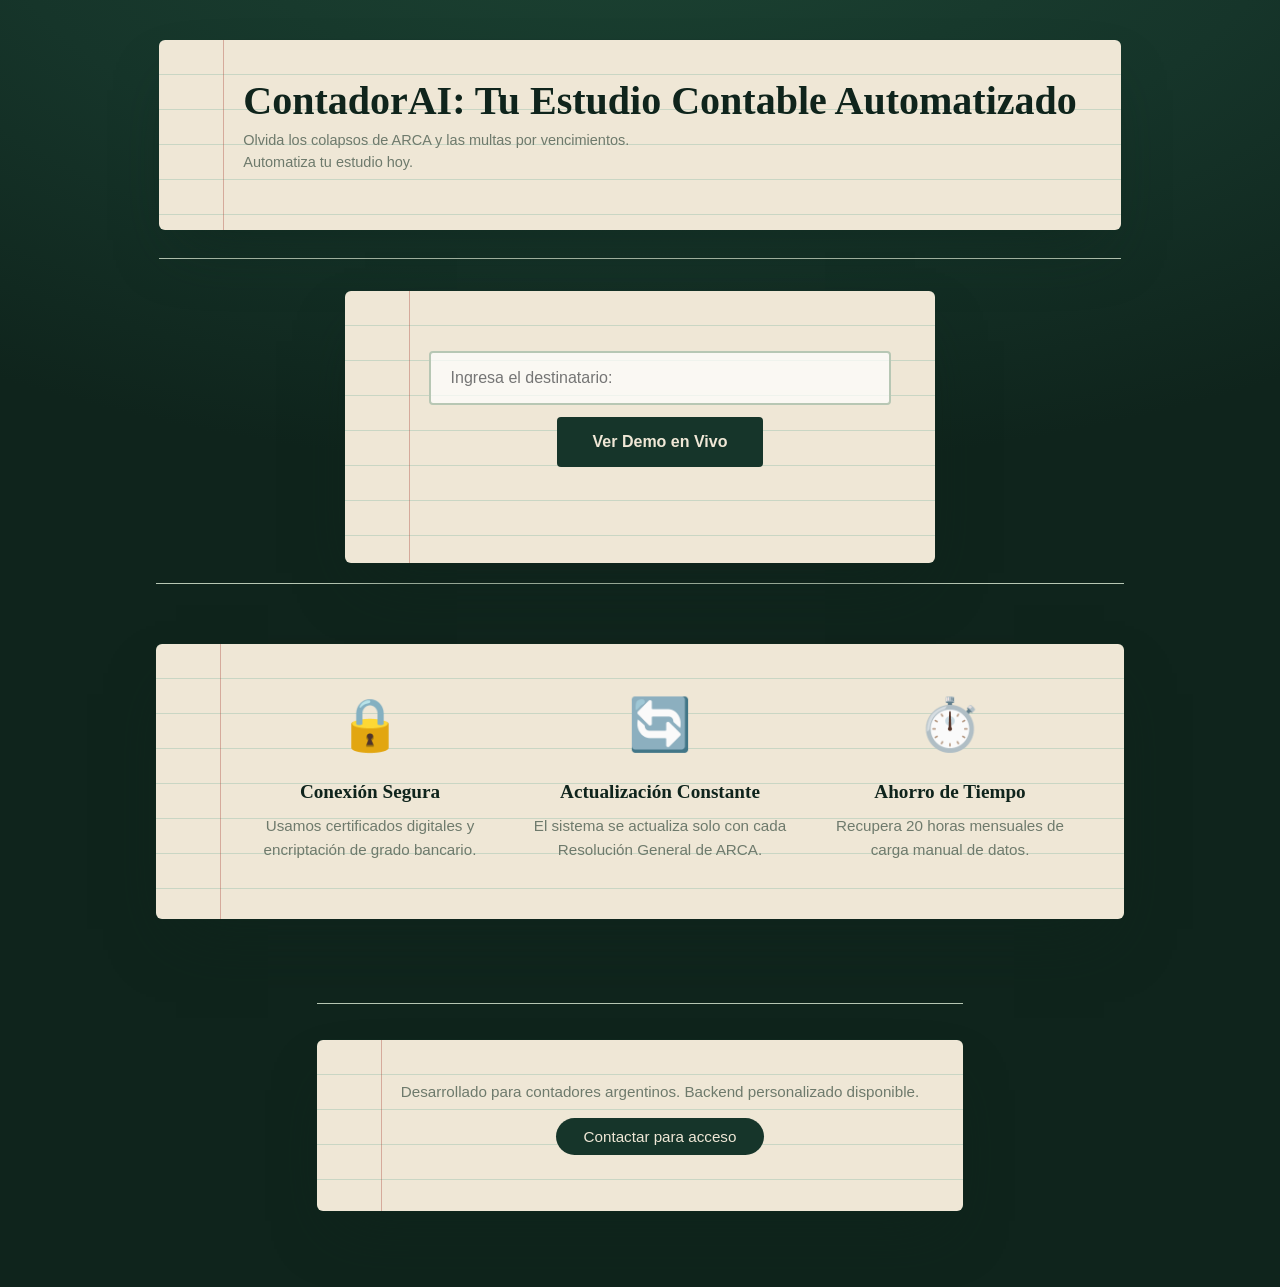
==== back/NotificacionesVencimiento/index.html @ d8963ab8 "Update title from 'ContadorAI' to 'Contador'" ====
<!DOCTYPE html>
<html lang="es">
<head>
    <meta charset="UTF-8" />
    <meta name="viewport" content="width=device-width, initial-scale=1.0" />
    <meta http-equiv="X-Content-Type-Options" content="nosniff">
    <meta http-equiv="Content-Security-Policy" content="default-src 'self'; font-src 'self' https://fonts.gstatic.com; style-src 'self' 'unsafe-inline' https://fonts.googleapis.com; img-src 'self' data:; script-src 'self' https://challenges.cloudflare.com; frame-src https://challenges.cloudflare.com; connect-src 'self' https://challenges.cloudflare.com;">
    <meta name="referrer" content="strict-origin-when-cross-origin">
    <title>Contador · Demo Interactiva</title>
    
    <link href="https://fonts.googleapis.com/css2?family=Inter:wght@400;500;600;700&display=swap" rel="stylesheet" />
    <link rel="stylesheet" href="style.css">
</head>
<body>


    <header>
        <div class="container">
            <h1>ContadorAI: Tu Estudio Contable Automatizado</h1>
            <p class="subtitle">Olvida los colapsos de ARCA y las multas por vencimientos. Automatiza tu estudio hoy.</p>
        </div>
    </header>


    <section id="main-section">
        <div class="container">

            <div id="hero-input-area" class="hero-input">
                <input type="text" id="emailInput" placeholder="Ingresa el destinatario: " />
                <button id="demoBtn">Ver Demo en Vivo</button>
            </div>


            <div id="loading-area" class="loading-area" style="display:none;">
                <div class="spinner"></div>
                <p>Enviando correo de prueba...</p>
            </div>


            <div id="email-sent" class="email-sent">
                <div class="sent-icon">✅</div>
                <div class="sent-title">¡Correo enviado!</div>
                <div class="sent-sub">Revisa tu bandeja de entrada o spam.</div>
                <div class="sent-info">
                    Si no recibiste el correo en unos minutos, verifica que el email sea correcto y revisa tu carpeta de spam.
                </div>
                <div class="sent-actions">
                    <button class="btn-resend" id="resendBtn">Reenviar correo</button>
                    <button class="btn-contact" id="contactBtn">Contactar soporte</button>
                </div>


                <div class="dashboard-grid">

                    <div class="card">
                        <div class="card-icon">📅</div>
                        <h3>Calendario Inteligente (26/08/2026)</h3>
                        <p>Detectamos que tus clientes con CUIT terminados en 4 y 5 vencen HOY con IVA y Monotributo.</p>
                        <span class="badge badge-green">Prórroga Ganancias aplicada automáticamente al 22/09</span>
                        <p class="card-footnote">El sistema calcula fechas según el dígito del CUIT y aplica resoluciones de ARCA en tiempo real.</p>
                    </div>


                    <div class="card">
                        <div class="card-icon">⚖️</div>
                        <h3>Alertas Normativas</h3>
                        <p>Nueva RG 5866/26: Cambios en Facturación Electrónica para Entidades Financieras.</p>
                        <span class="badge badge-orange">Impacto Alto</span>
                        <p class="card-footnote">Nuestro scraper del Boletín Oficial te avisa solo lo que afecta a tu cartera de clientes, con resumen ejecutivo.</p>
                    </div>

                    <div class="card">
                        <div class="card-icon">💳</div>
                        <h3>Generación de VEPs</h3>
                        <p>Cliente: PyME Comercial S.A. | Deuda: $1.450.000</p>
                        <button id="generateVepBtn" class="btn-secondary">Generar VEP Automático</button>
                        <p class="card-footnote">Conecta con los Web Services de ARCA, calcula intereses y genera el volante de pago en segundos, sin errores manuales.</p>
                    </div>
                </div>
            </div>

        </div>
    </section>


    <section id="features">
        <div class="container">
            <div class="feature-grid">
                <div class="feature-item">
                    <div class="feature-icon">🔒</div>
                    <h4>Conexión Segura</h4>
                    <p>Usamos certificados digitales y encriptación de grado bancario.</p>
                </div>
                <div class="feature-item">
                    <div class="feature-icon">🔄</div>
                    <h4>Actualización Constante</h4>
                    <p>El sistema se actualiza solo con cada Resolución General de ARCA.</p>
                </div>
                <div class="feature-item">
                    <div class="feature-icon">⏱️</div>
                    <h4>Ahorro de Tiempo</h4>
                    <p>Recupera 20 horas mensuales de carga manual de datos.</p>
                </div>
            </div>
        </div>
    </section>

    <footer>
        <div class="container">
            <p>Desarrollado para contadores argentinos. Backend personalizado disponible.</p>
            <button class="btn-footer" id="footerContactBtn">Contactar para acceso</button>
        </div>
    </footer>

    <script src="script.js" defer></script>
</body>
</html>
---- back/NotificacionesVencimiento/style.css ----
/* ============================================================
   ESTILO UNIFICADO – Landing Page con identidad "Libro Mayor"
   Basado en el panel del contador (CSS 1)
   ============================================================ */

:root {
  --ink: #1F2A22;
  --paper: #EFE7D6;
  --paper-line: #C9D6C4;
  --rule: #B7C7B4;
  --ledger: #16352A;
  --ledger-2: #204536;
  --ledger-3: #0F241C;
  --brass: #C79A46;
  --brass-light: #E4C878;
  --red-ink: #A63A2E;
  --green-ink: #3D6B4C;
  --muted: #6E7A6C;
  --shadow: 0 30px 60px -20px rgba(15,36,28,0.55);
}

* {
  margin: 0;
  padding: 0;
  box-sizing: border-box;
}

body {
  font-family: 'IBM Plex Sans', sans-serif;
  background:
    radial-gradient(1200px 600px at 50% -10%, #1c4433 0%, var(--ledger) 55%, var(--ledger-3) 100%);
  min-height: 100vh;
  color: var(--ink);
  display: flex;
  flex-direction: column;
  align-items: center;
  justify-content: flex-start;
  padding: 40px 24px;
  line-height: 1.6;
}

/* ---------- CONTENEDOR PRINCIPAL (simula el libro) ---------- */
.container {
  max-width: 1180px;
  width: 100%;
  margin: 0 auto;
  background:
    repeating-linear-gradient(to bottom,
      transparent 0px, transparent 34px,
      var(--paper-line) 34px, var(--paper-line) 35px),
    var(--paper);
  border-radius: 6px;
  box-shadow: var(--shadow), 0 0 0 1px rgba(22,53,42,0.15);
  overflow: hidden;
  position: relative;
  padding: 40px 44px 56px 84px;
}

.container::before {
  content: "";
  position: absolute;
  top: 0;
  bottom: 0;
  left: 64px;
  width: 1px;
  background: var(--red-ink);
  opacity: 0.35;
}

/* ---------- HEADER (dentro del libro) ---------- */
header {
  padding-bottom: 28px;
  border-bottom: 1px solid var(--rule);
  margin-bottom: 32px;
  text-align: left;
}

header h1 {
  font-family: 'Fraunces', serif;
  font-weight: 700;
  font-size: clamp(28px, 4vw, 40px);
  line-height: 1.05;
  margin: 0 0 8px 0;
  color: var(--ledger-3);
}

header .subtitle {
  font-size: 14.5px;
  max-width: 440px;
  color: var(--muted);
  line-height: 1.5;
}

/* ---------- HERO (input + botón) ---------- */
.hero-input {
  display: flex;
  flex-wrap: wrap;
  justify-content: center;
  align-items: center;
  gap: 12px;
  padding: 20px 0 40px;
}

.hero-input input {
  flex: 1 1 360px;
  max-width: 480px;
  padding: 16px 20px;
  font-size: 1rem;
  font-family: 'IBM Plex Sans', sans-serif;
  border: 2px solid var(--rule);
  border-radius: 4px;
  background: rgba(255, 255, 255, 0.7);
  color: var(--ink);
  outline: none;
  transition: border-color 0.2s, box-shadow 0.2s;
}

.hero-input input:focus {
  border-color: var(--brass);
  box-shadow: 0 0 0 3px rgba(199, 154, 70, 0.25);
}

.hero-input button {
  padding: 16px 36px;
  font-size: 1rem;
  font-weight: 600;
  font-family: 'IBM Plex Sans', sans-serif;
  background: var(--ledger);
  color: var(--paper);
  border: none;
  border-radius: 4px;
  cursor: pointer;
  transition: background 0.2s, transform 0.1s;
  white-space: nowrap;
}

.hero-input button:hover {
  background: var(--ledger-2);
}

.hero-input button:active {
  transform: scale(0.97);
}

/* ---------- LOADING ---------- */
.loading-area {
  text-align: center;
  padding: 40px 0 60px;
}

.spinner {
  width: 52px;
  height: 52px;
  margin: 0 auto 20px;
  border: 5px solid var(--paper-line);
  border-top-color: var(--brass);
  border-radius: 50%;
  animation: spin 0.8s linear infinite;
}

@keyframes spin {
  to {
    transform: rotate(360deg);
  }
}

.loading-area p {
  font-size: 1.1rem;
  color: var(--muted);
  font-family: 'IBM Plex Mono', monospace;
}

/* ---------- EMAIL SENT (mensaje de éxito) ---------- */
.email-sent {
  display: none;
  padding: 20px 0 40px;
  animation: fadeInUp 0.6s ease forwards;
}

@keyframes fadeInUp {
  from {
    opacity: 0;
    transform: translateY(30px);
  }
  to {
    opacity: 1;
    transform: translateY(0);
  }
}

.email-sent .sent-icon {
  font-size: 4.5rem;
  text-align: center;
  margin-bottom: 8px;
}

.email-sent .sent-title {
  font-family: 'Fraunces', serif;
  font-weight: 700;
  font-size: 2.4rem;
  text-align: center;
  color: var(--ledger-3);
  margin-bottom: 8px;
}

.email-sent .sent-sub {
  font-size: 1.2rem;
  text-align: center;
  color: var(--muted);
  margin-bottom: 16px;
}

.email-sent .sent-info {
  text-align: center;
  font-size: 0.95rem;
  color: var(--muted);
  max-width: 600px;
  margin: 0 auto 24px;
}

.email-sent .sent-actions {
  display: flex;
  flex-wrap: wrap;
  justify-content: center;
  gap: 14px;
  margin-bottom: 40px;
}

.email-sent .sent-actions button {
  padding: 12px 32px;
  font-size: 1rem;
  font-weight: 500;
  border: none;
  border-radius: 30px;
  cursor: pointer;
  transition: background 0.2s, transform 0.1s;
  font-family: 'IBM Plex Sans', sans-serif;
}

.btn-resend {
  background: var(--paper-line);
  color: var(--ledger-3);
}
.btn-resend:hover {
  background: var(--rule);
}

.btn-contact {
  background: var(--ledger);
  color: var(--paper);
}
.btn-contact:hover {
  background: var(--ledger-2);
}

/* ---------- TARJETAS DE FUNCIONALIDADES (dashboard-grid) ---------- */
.dashboard-grid {
  display: grid;
  grid-template-columns: repeat(3, 1fr);
  gap: 30px;
  margin-top: 20px;
}

.card {
  background: rgba(255, 255, 255, 0.7);
  border: 1px solid var(--rule);
  border-radius: 4px;
  padding: 24px 22px;
  display: flex;
  flex-direction: column;
  gap: 10px;
  transition: transform 0.2s, box-shadow 0.2s;
}

.card:hover {
  transform: translateY(-4px);
  box-shadow: 0 8px 20px rgba(15, 36, 28, 0.12);
}

.card-icon {
  font-size: 2.8rem;
  line-height: 1;
}

.card h3 {
  font-family: 'Fraunces', serif;
  font-weight: 600;
  font-size: 1.2rem;
  margin: 0;
  color: var(--ledger-3);
}

.card p {
  font-size: 0.95rem;
  color: var(--muted);
  margin: 0;
}

.badge {
  display: inline-block;
  padding: 4px 14px;
  border-radius: 30px;
  font-size: 0.75rem;
  font-weight: 600;
  color: #ffffff;
  align-self: flex-start;
  letter-spacing: 0.01em;
}

.badge-green {
  background: var(--green-ink);
}

.badge-orange {
  background: #c97d2b;
}

.card-footnote {
  font-size: 0.85rem;
  color: var(--muted);
  margin-top: 4px;
  padding-top: 10px;
  border-top: 1px solid var(--paper-line);
}

.btn-secondary {
  background: var(--paper-line);
  color: var(--ledger-3);
  border: 1px solid var(--rule);
  padding: 8px 18px;
  border-radius: 4px;
  font-weight: 500;
  font-size: 0.9rem;
  cursor: pointer;
  transition: background 0.2s, border-color 0.2s;
  align-self: flex-start;
  font-family: 'IBM Plex Sans', sans-serif;
}

.btn-secondary:hover {
  background: var(--rule);
  border-color: var(--brass);
}

/* ---------- SECCIÓN DE EXPLICACIÓN (features) ---------- */
#features {
  padding: 60px 0;
  border-top: 1px solid var(--rule);
  margin-top: 20px;
}

.feature-grid {
  display: grid;
  grid-template-columns: repeat(3, 1fr);
  gap: 40px 30px;
  text-align: center;
}

.feature-icon {
  font-size: 3.2rem;
  margin-bottom: 12px;
}

.feature-item h4 {
  font-family: 'Fraunces', serif;
  font-weight: 600;
  font-size: 1.2rem;
  margin-bottom: 6px;
  color: var(--ledger-3);
}

.feature-item p {
  font-size: 0.95rem;
  color: var(--muted);
  max-width: 260px;
  margin: 0 auto;
}

/* ---------- FOOTER ---------- */
footer {
  padding: 36px 0;
  text-align: center;
  border-top: 1px solid var(--rule);
  margin-top: 24px;
}

footer p {
  color: var(--muted);
  font-size: 0.95rem;
  margin-bottom: 14px;
}

.btn-footer {
  background: var(--ledger);
  color: var(--paper);
  border: none;
  padding: 10px 28px;
  border-radius: 30px;
  font-weight: 500;
  font-size: 0.95rem;
  cursor: pointer;
  transition: background 0.2s, transform 0.1s;
  font-family: 'IBM Plex Sans', sans-serif;
}

.btn-footer:hover {
  background: var(--ledger-2);
}

/* ---------- RESPONSIVE (ajustes igual que en el panel) ---------- */
@media (max-width: 992px) {
  .dashboard-grid {
    grid-template-columns: repeat(2, 1fr);
  }
}

@media (max-width: 880px) {
  .container {
    padding: 32px 22px 40px 56px;
  }
  .container::before {
    left: 36px;
  }
  .feature-grid {
    grid-template-columns: 1fr 1fr;
  }
}

@media (max-width: 768px) {
  .dashboard-grid {
    grid-template-columns: 1fr;
    gap: 24px;
  }
  .feature-grid {
    grid-template-columns: 1fr;
    gap: 32px;
  }
  .feature-item p {
    max-width: 100%;
  }
  .hero-input input {
    flex: 1 1 100%;
    max-width: 100%;
  }
  .hero-input button {
    width: 100%;
    justify-content: center;
  }
  .email-sent .sent-title {
    font-size: 1.8rem;
  }
}

@media (max-width: 520px) {
  header h1 {
    font-size: 1.8rem;
  }
  .container {
    padding: 20px 16px 30px 36px;
  }
  .container::before {
    left: 20px;
  }
  .card {
    padding: 18px;
  }
  .card-icon {
    font-size: 2.2rem;
  }
}

/* ---------- UTILIDADES ---------- */
@media (prefers-reduced-motion: reduce) {
  * {
    animation: none !important;
    transition: none !important;
  }
}
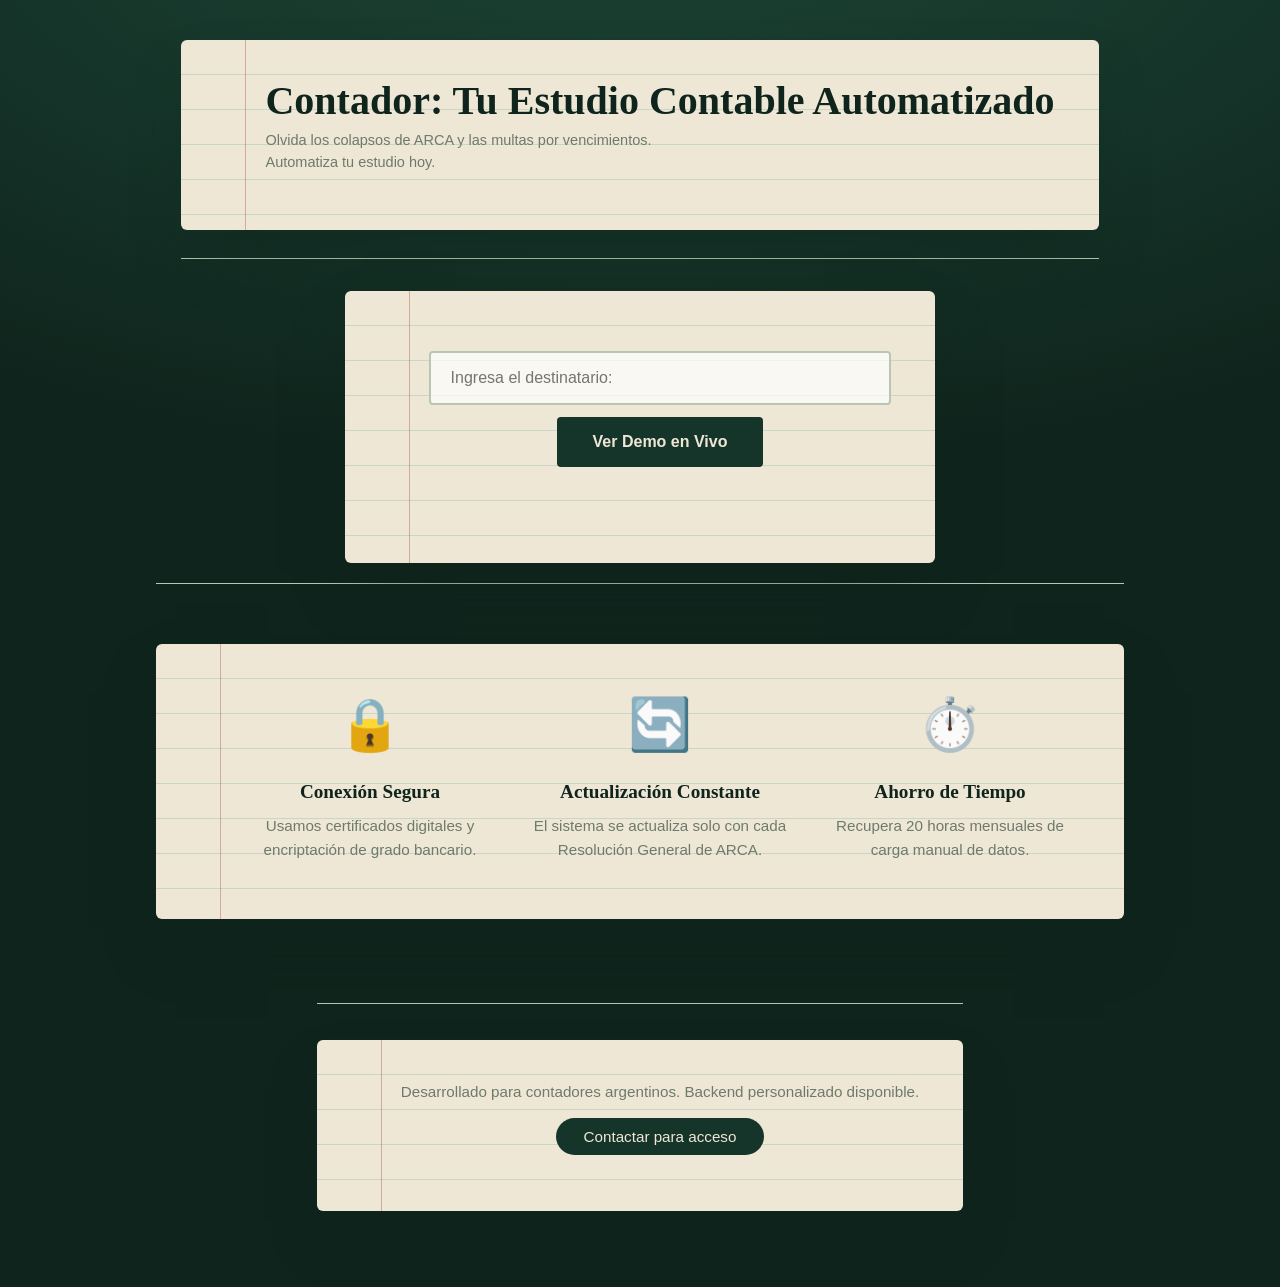
==== commit 854fd337: "Update header title from 'ContadorAI' to 'Contador'" ====
--- a/back/NotificacionesVencimiento/index.html
+++ b/back/NotificacionesVencimiento/index.html
@@ -13,10 +13,9 @@
 </head>
 <body>
 
-
     <header>
         <div class="container">
-            <h1>ContadorAI: Tu Estudio Contable Automatizado</h1>
+            <h1>Contador: Tu Estudio Contable Automatizado</h1>
             <p class="subtitle">Olvida los colapsos de ARCA y las multas por vencimientos. Automatiza tu estudio hoy.</p>
         </div>
     </header>
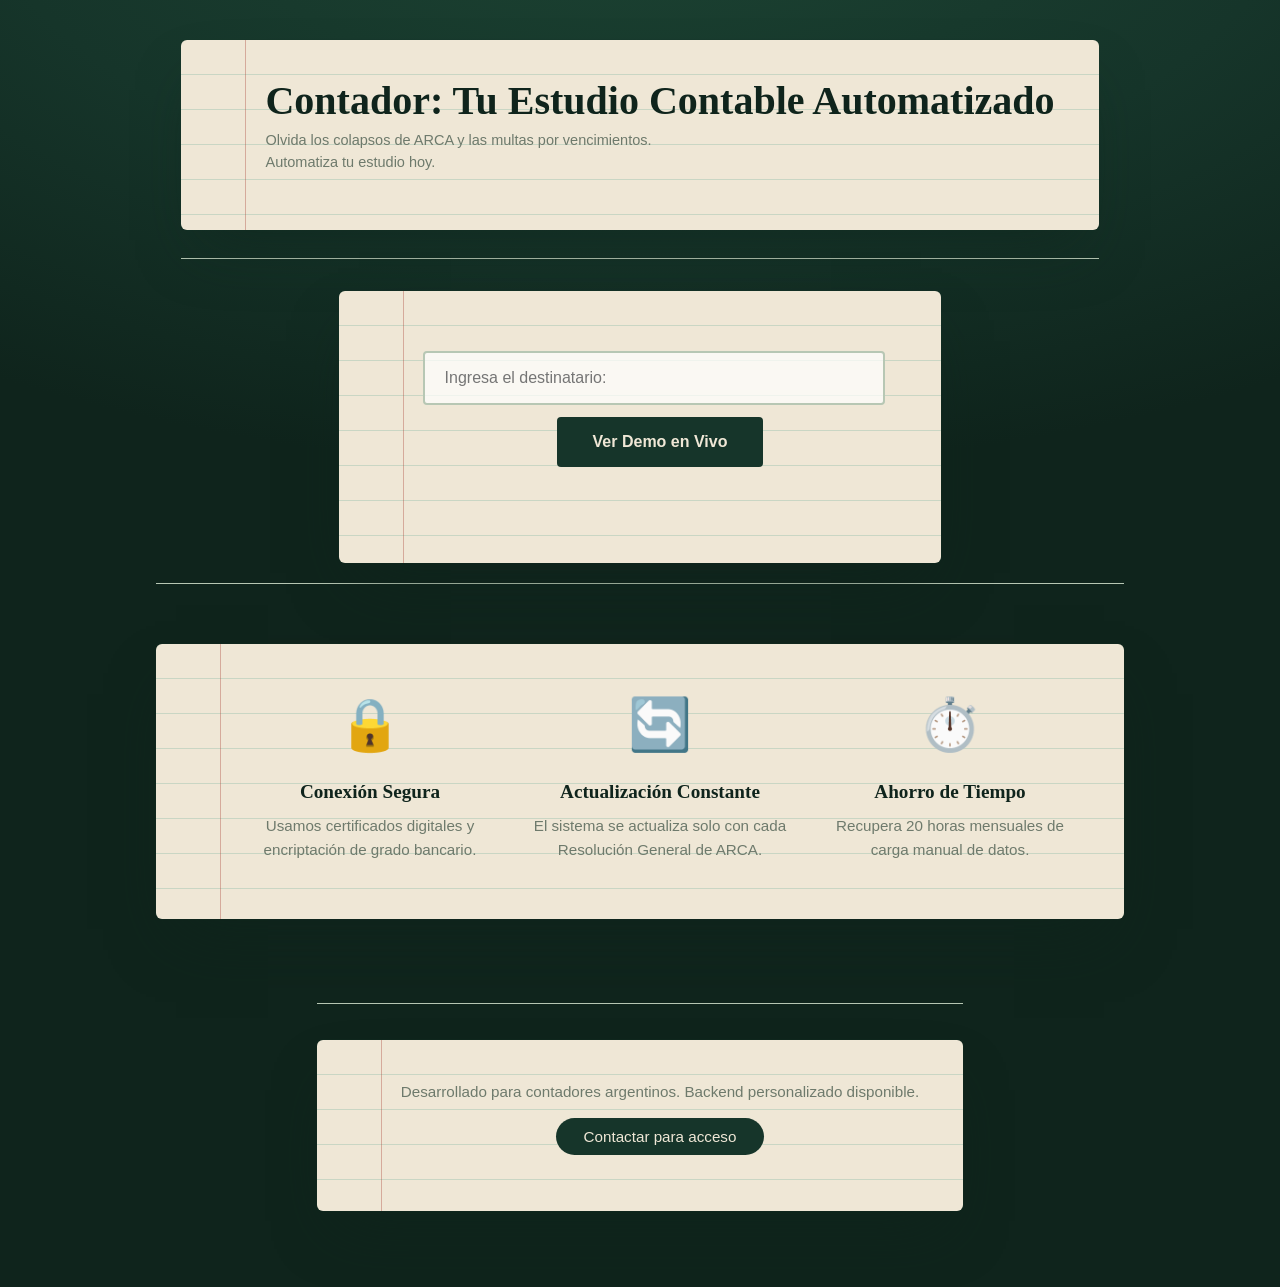
==== commit aa10e083: "Add Turnstile captcha to email input area" ====
--- a/back/NotificacionesVencimiento/index.html
+++ b/back/NotificacionesVencimiento/index.html
@@ -26,6 +26,7 @@
 
             <div id="hero-input-area" class="hero-input">
                 <input type="text" id="emailInput" placeholder="Ingresa el destinatario: " />
+                <div class="cf-turnstile" data-sitekey="0x4AAAAAAEdbf0oJOZsJkIzW"></div>
                 <button id="demoBtn">Ver Demo en Vivo</button>
             </div>
 
@@ -44,7 +45,7 @@
                     Si no recibiste el correo en unos minutos, verifica que el email sea correcto y revisa tu carpeta de spam.
                 </div>
                 <div class="sent-actions">
-                    <button class="btn-resend" id="resendBtn">Reenviar correo</button>
+                    <button class="btn-resend" id="resendBtn">Reenviar correo </button>
                     <button class="btn-contact" id="contactBtn">Contactar soporte</button>
                 </div>
 
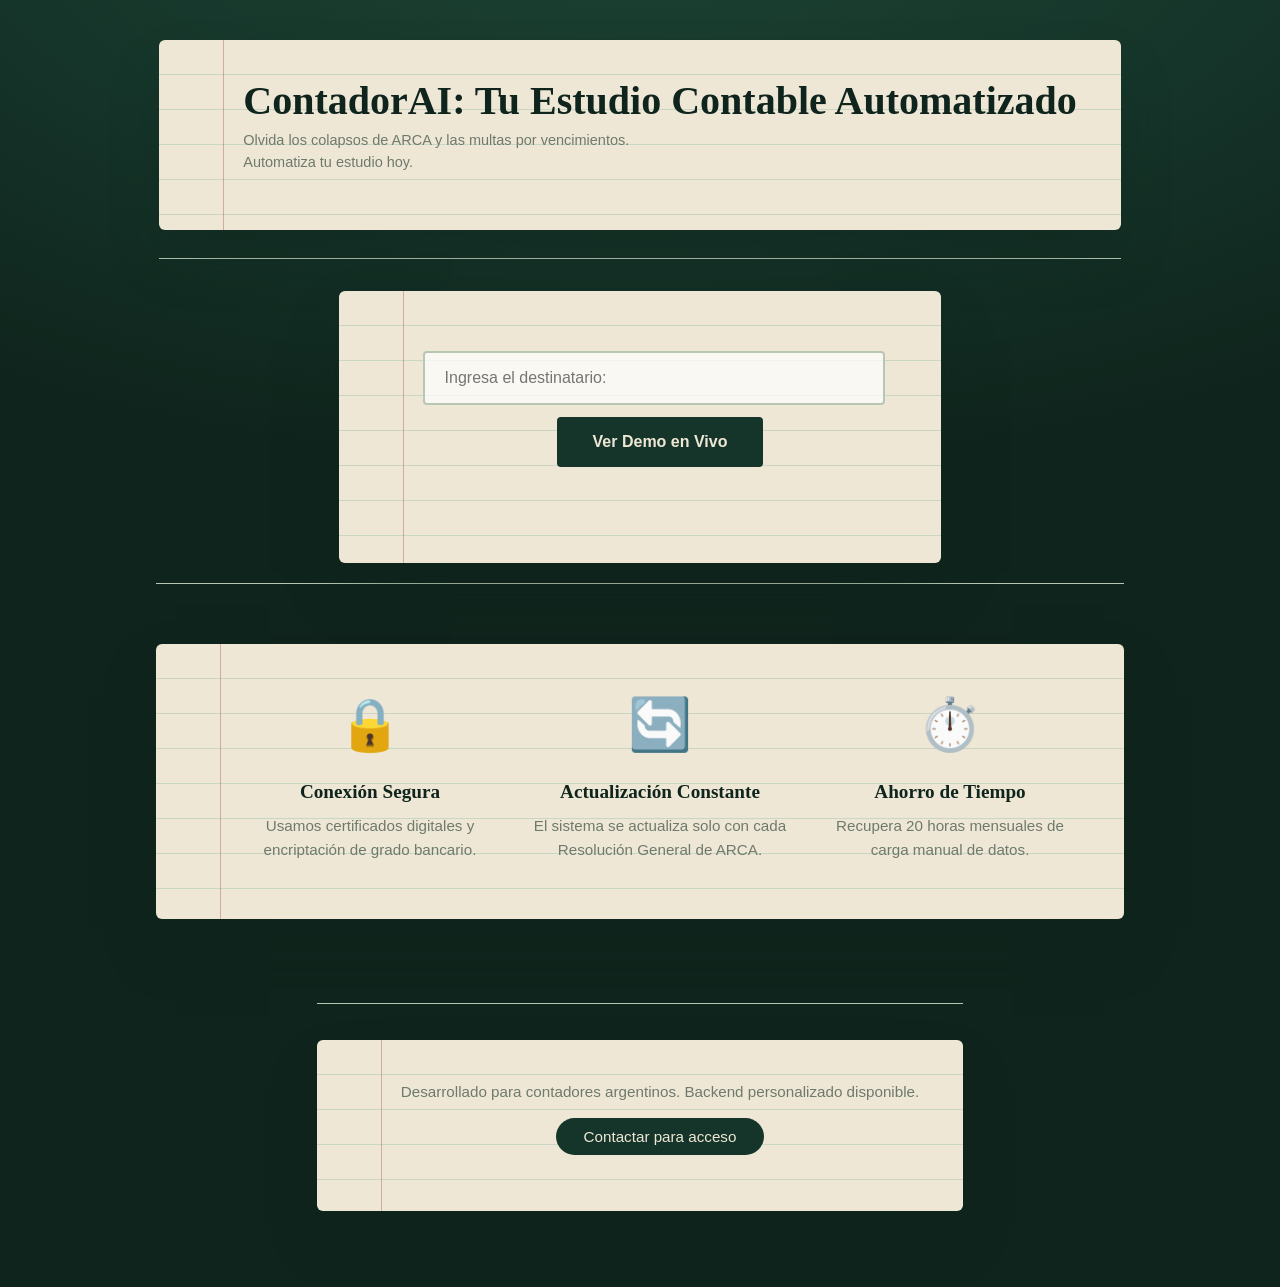
==== commit 99d695e4: "Update title and header text to ContadorAI" ====
--- a/back/NotificacionesVencimiento/index.html
+++ b/back/NotificacionesVencimiento/index.html
@@ -6,16 +6,18 @@
     <meta http-equiv="X-Content-Type-Options" content="nosniff">
     <meta http-equiv="Content-Security-Policy" content="default-src 'self'; font-src 'self' https://fonts.gstatic.com; style-src 'self' 'unsafe-inline' https://fonts.googleapis.com; img-src 'self' data:; script-src 'self' https://challenges.cloudflare.com; frame-src https://challenges.cloudflare.com; connect-src 'self' https://challenges.cloudflare.com;">
     <meta name="referrer" content="strict-origin-when-cross-origin">
-    <title>Contador · Demo Interactiva</title>
-    
+    <script src="https://challenges.cloudflare.com/turnstile/v0/api.js" async defer></script>
+    <title>ContadorAI · Demo Interactiva</title>
+
     <link href="https://fonts.googleapis.com/css2?family=Inter:wght@400;500;600;700&display=swap" rel="stylesheet" />
     <link rel="stylesheet" href="style.css">
 </head>
 <body>
 
+
     <header>
         <div class="container">
-            <h1>Contador: Tu Estudio Contable Automatizado</h1>
+            <h1>ContadorAI: Tu Estudio Contable Automatizado</h1>
             <p class="subtitle">Olvida los colapsos de ARCA y las multas por vencimientos. Automatiza tu estudio hoy.</p>
         </div>
     </header>
@@ -45,7 +47,7 @@
                     Si no recibiste el correo en unos minutos, verifica que el email sea correcto y revisa tu carpeta de spam.
                 </div>
                 <div class="sent-actions">
-                    <button class="btn-resend" id="resendBtn">Reenviar correo </button>
+                    <button class="btn-resend" id="resendBtn">Reenviar correo</button>
                     <button class="btn-contact" id="contactBtn">Contactar soporte</button>
                 </div>
 
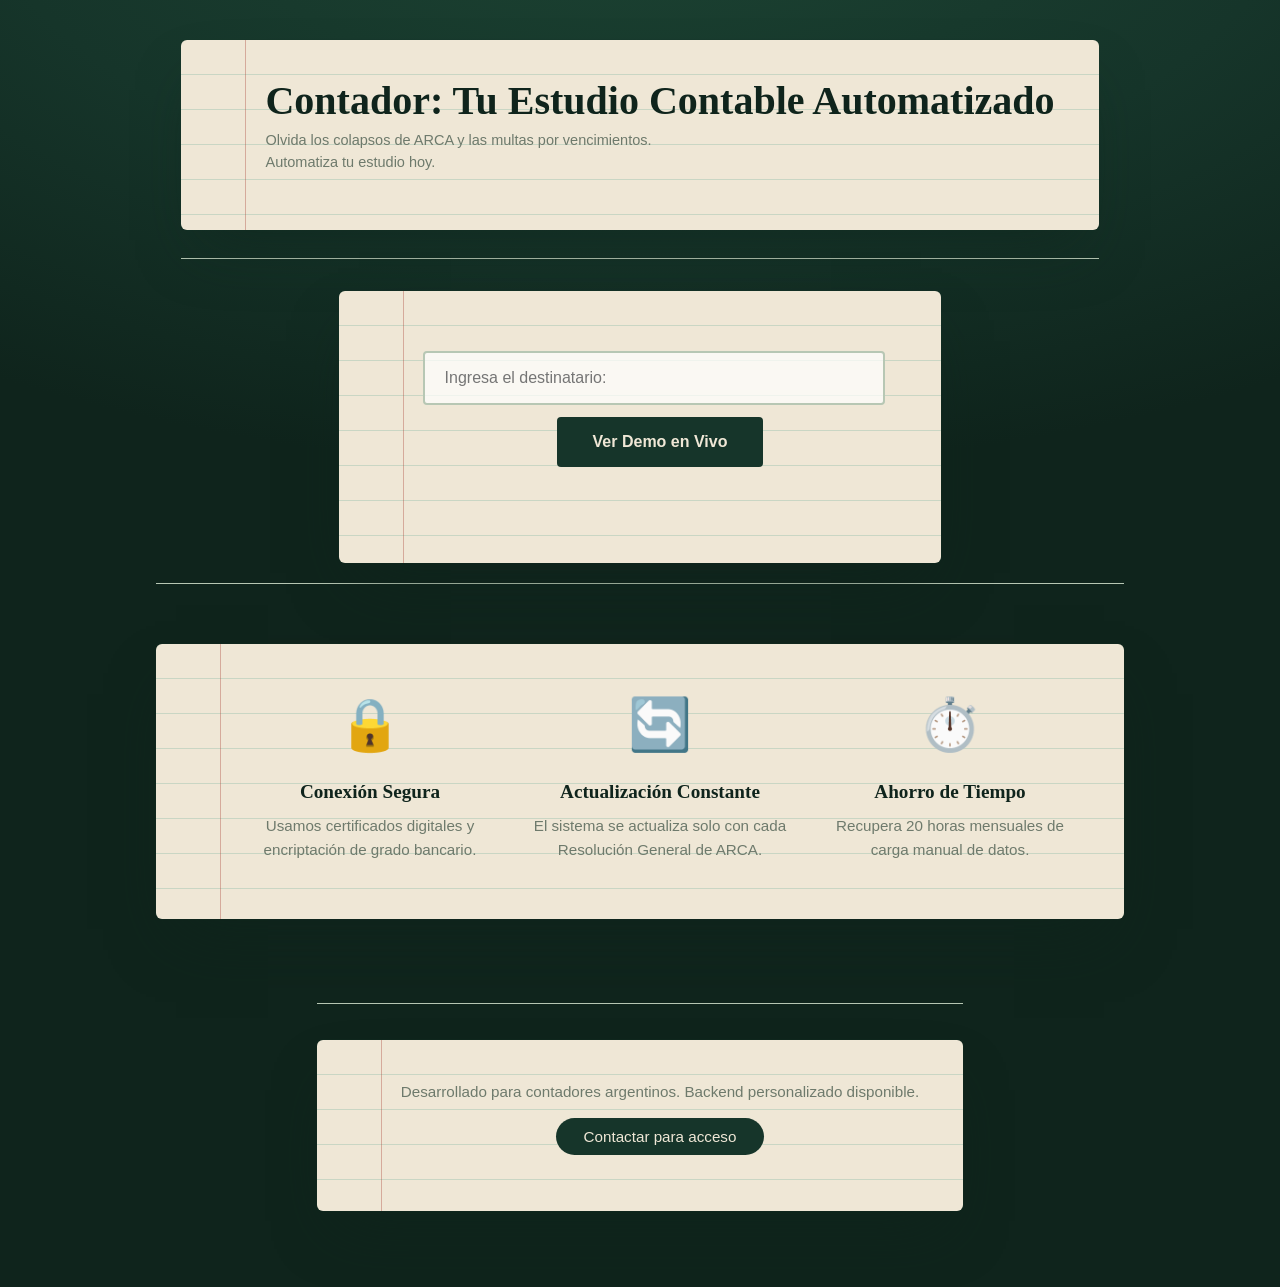
==== commit 3b522916: "Update title from 'Contador' to 'Contador'" ====
--- a/back/NotificacionesVencimiento/index.html
+++ b/back/NotificacionesVencimiento/index.html
@@ -7,7 +7,7 @@
     <meta http-equiv="Content-Security-Policy" content="default-src 'self'; font-src 'self' https://fonts.gstatic.com; style-src 'self' 'unsafe-inline' https://fonts.googleapis.com; img-src 'self' data:; script-src 'self' https://challenges.cloudflare.com; frame-src https://challenges.cloudflare.com; connect-src 'self' https://challenges.cloudflare.com;">
     <meta name="referrer" content="strict-origin-when-cross-origin">
     <script src="https://challenges.cloudflare.com/turnstile/v0/api.js" async defer></script>
-    <title>ContadorAI · Demo Interactiva</title>
+    <title>Contador · Demo Interactiva</title>
 
     <link href="https://fonts.googleapis.com/css2?family=Inter:wght@400;500;600;700&display=swap" rel="stylesheet" />
     <link rel="stylesheet" href="style.css">
@@ -17,7 +17,7 @@
 
     <header>
         <div class="container">
-            <h1>ContadorAI: Tu Estudio Contable Automatizado</h1>
+            <h1>Contador: Tu Estudio Contable Automatizado</h1>
             <p class="subtitle">Olvida los colapsos de ARCA y las multas por vencimientos. Automatiza tu estudio hoy.</p>
         </div>
     </header>
